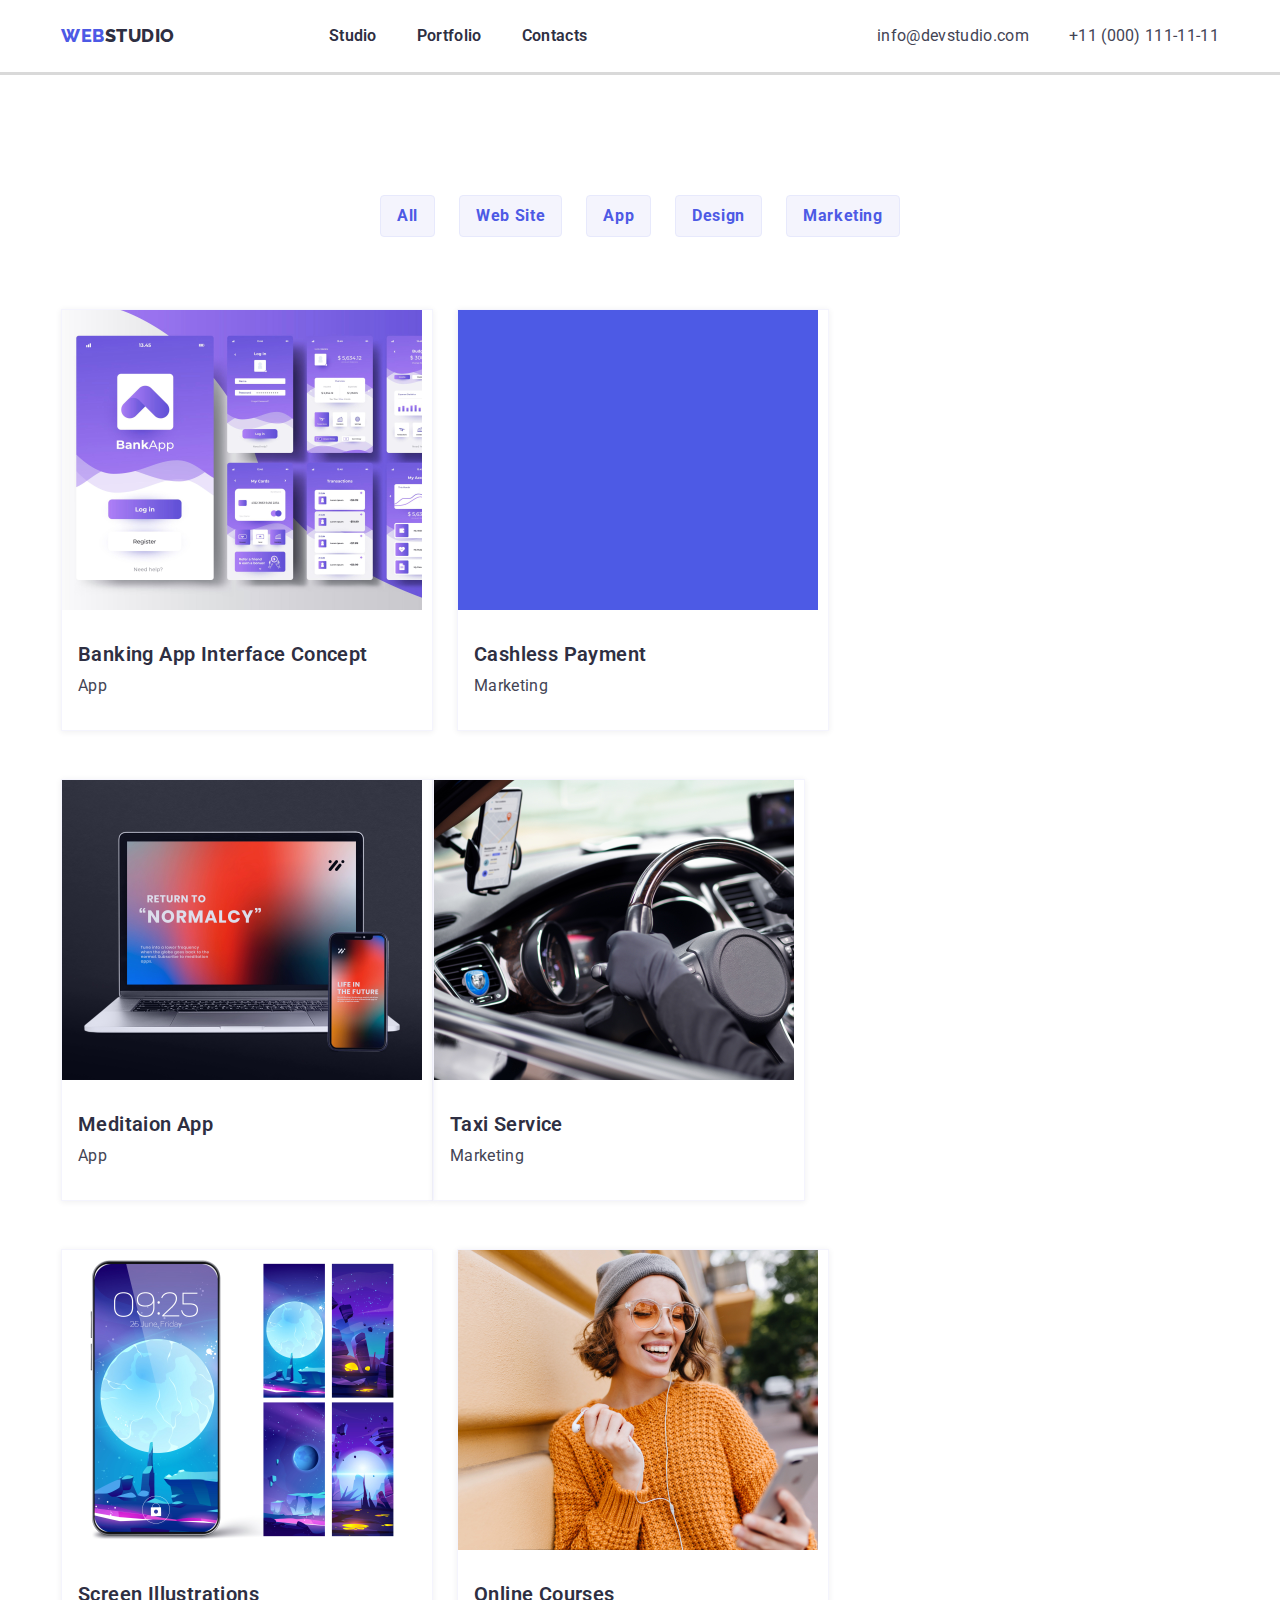
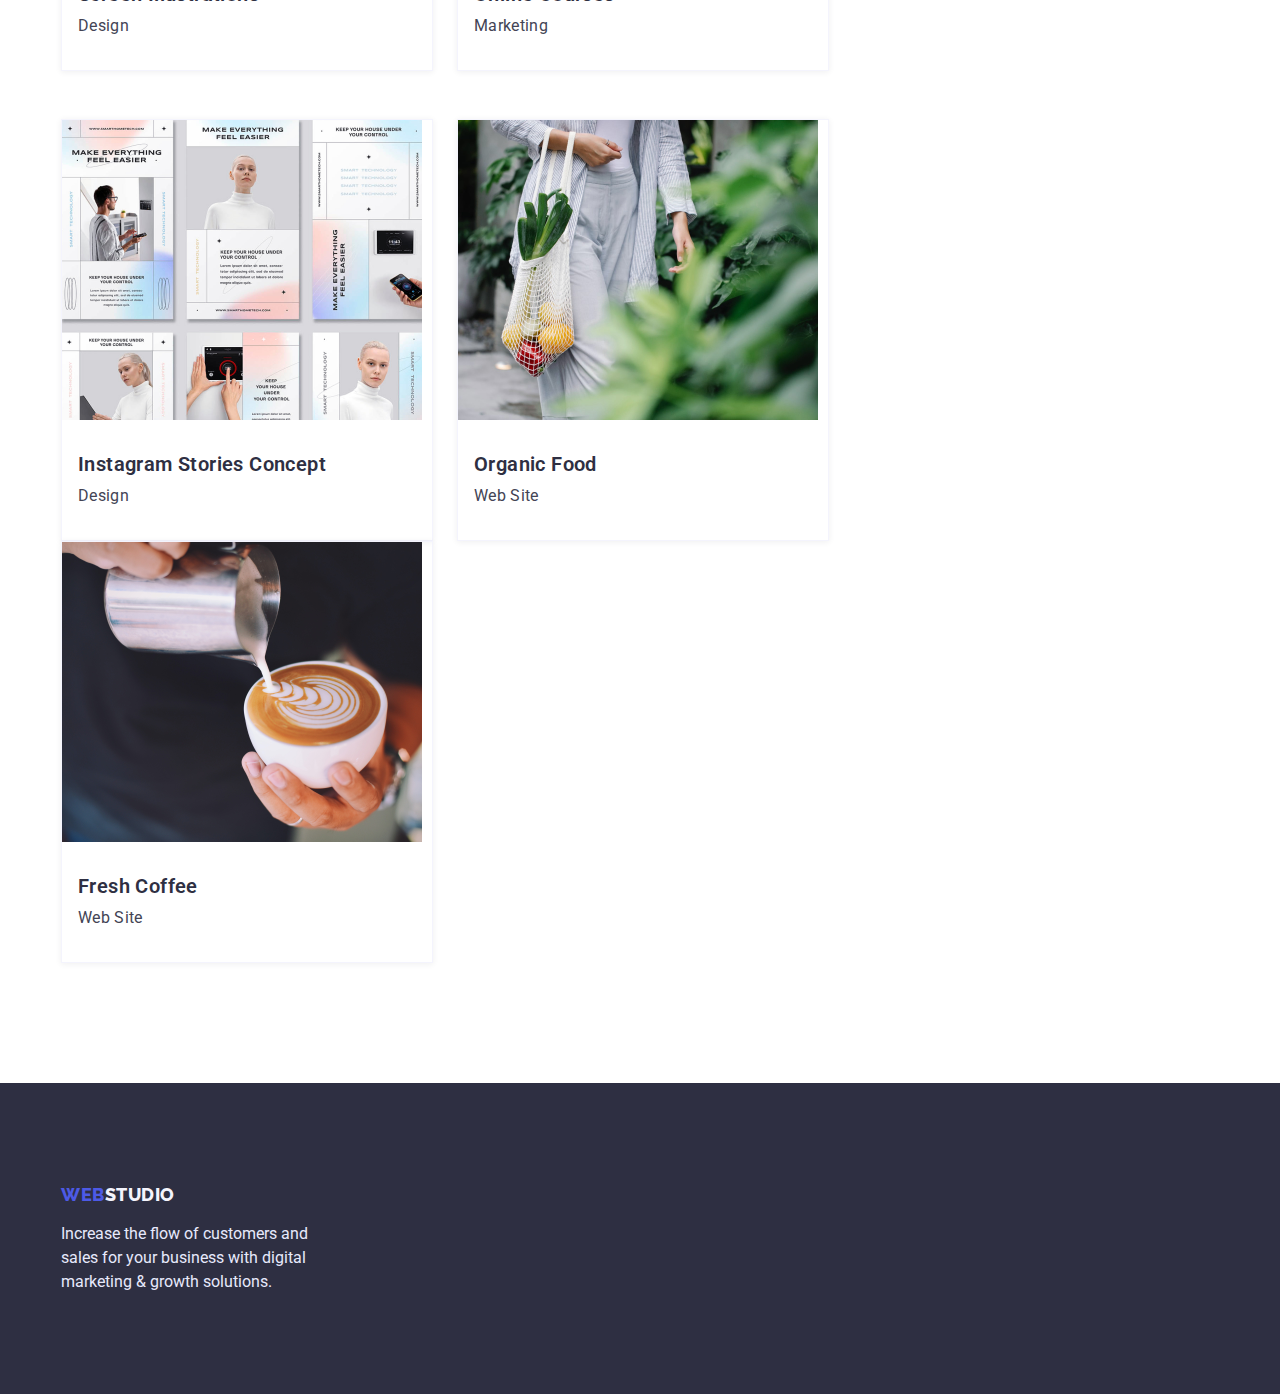
==== portfolio.html @ 8f1689ff "Create homework-4" ====
<!DOCTYPE html>
<html lang="en">
<head>
    <meta charset="UTF-8"/>
    <meta http-equiv="X-UA-Compatible" content="IE=edge"/>
    <meta name="viewport" content="width=, initial-scale=1.0"/>
    <title>Portfolio</title>

    <link 
    rel="stylesheet" 
    href="https://cdnjs.cloudflare.com/ajax/libs/modern-normalize/1.1.0/modern-normalize.min.css" 
    integrity="sha512-wpPYUAdjBVSE4KJnH1VR1HeZfpl1ub8YT/NKx4PuQ5NmX2tKuGu6U/JRp5y+Y8XG2tV+wKQpNHVUX03MfMFn9Q==" 
    crossorigin="anonymous" 
    referrerpolicy="no-referrer" 
    />
    
    <link rel="preconnect" href="https://fonts.googleapis.com"/>
    <link rel="preconnect" href="https://fonts.gstatic.com" crossorigin/>
    <link href="https://fonts.googleapis.com/css2?family=Raleway:wght@800&family=Roboto:wght@400;500;700;900&display=swap" rel="stylesheet"/>

    <link rel="stylesheet" href="./css/styles.css"/>
</head>

<body>
    <!-- HEADER -->
    <header class="header">
        <div class="container header-container">
            <nav class="logo-nav flex">
                <a href="./index.html" class="logo"> 
                    <span class="logo-web">WEB</span>STUDIO
                </a>

                <ul class="header-list list">
                    <li class="header-item"><a class="header-link" href="./index.html">Studio</a></li>
                    <li class="header-item"><a class="header-link" href="./portfolio.html">Portfolio</a></li>
                    <li class="header-item"><a class="header-link" href="#">Contacts</a></li>
                </ul>
            </nav>
            <div class="header-contacts">
                <ul class="header-list-contacts list">
                    <li class="header-item">
                        <a class="header-email link-email" href="mailto:info@devstudio.com">info@devstudio.com</a>
                    </li>
                    <li class="header-item">
                        <a class="header-phone link-phone" href="tel:+11(000)111-11-11">+11 (000) 111-11-11</a>
                    </li>
                </ul>
            </div>
    </header>
    <main>
        <section class="section portfolio-hero">
            <!-- PORTFOLIO-HERO -->
            <div class="container">
                <h1 class="visually-hidden">Portfolio</h1>
                <ul class="filter list">
                    <li class="portfolio-buttons"><button type="button" class="btn">All</button></li>
                    <li class="portfolio-buttons"><button type="button" class="btn">Web Site</button></li>
                    <li class="portfolio-buttons"><button type="button" class="btn">App</button></li>
                    <li class="portfolio-buttons"><button type="button" class="btn">Design</button></li>
                    <li class="portfolio-buttons"><button type="button" class="btn">Marketing</button></li>
                </ul>
            <!-- BENEFITS -->
                <ul class="benefits-list list">
                    <li class="benefits-list-item">
                        <img width="360" height="300" src="./images/photo-8.jpg" alt="Banking App">
                        <div class="info">
                            <h3 class="benefits-title">Banking App Interface Concept</h3>
                            <p class="benefits-text">App</p>
                        </div>
                    </li>
                    <li class="benefits-list-item">
                        <p class="benefits-list-background"><a class="benefits-item-text" href="14 Stylish and User-Friendly App Design Concepts · Task Manager App · Calorie Tracker App · Exotic Fruit Ecommerce App · Cloud Storage App"></a></p>
                        <div class="info">
                        <h3 class="benefits-title">Cashless Payment</h3>
                        <p class="benefits-text">Marketing</p>
                        </div>
                    </li>
                    <li class="benefits-list-item">
                        <img width="360" height="300" src="./images/photo-9.jpg" alt="Maditation App">
                        <div class="info">
                            <h3 class="benefits-title">Meditaion App</h3>
                            <p class="benefits-text">App</p>
                        </div>
                    </li>
                    <li class="benefits-list-item">
                        <img width="360" height="300" src="./images/photo-10.jpg" alt="Taxi Service">
                        <div class="info">
                            <h3 class="benefits-title">Taxi Service</h3>
                            <p class="benefits-text">Marketing</p>
                        </div>
                    </li>
                    <li class="benefits-list-item">
                        <img width="360" height="300" src="./images/photo-11.jpg" alt="Screen Illustrations">
                        <div class="info">
                            <h3 class="benefits-title">Screen Illustrations</h3>
                            <p class="benefits-text">Design</p>
                        </div>
                    </li>
                    <li class="benefits-list-item">
                        <img width="360" height="300" src="./images/photo-12.jpg" alt="Online Courses">
                        <div class="info">
                            <h3 class="benefits-title">Online Courses</h3>
                            <p class="benefits-text">Marketing</p>
                        </div>
                    </li>
                    <li class="benefits-list-item">
                        <img width="360" height="300" src="./images/photo-13.jpg" alt="Instagram Stories Concept">
                        <div class="info">
                            <h3 class="benefits-title">Instagram Stories Concept</h3>
                            <p class="benefits-text">Design</p>
                        </div>
                    </li>
                    <li class="benefits-list-item">
                        <img width="360" height="300" src="./images/photo-14.jpg" alt="Organic Food">
                        <div class="info">
                            <h3 class="benefits-title">Organic Food</h3>
                            <p class="benefits-text">Web Site</p>
                        </div>
                    </li>
                    <li class="benefits-list-item">
                        <img width="360" height="300" src="./images/photo-15.jpg" alt="Maditation App">
                        <div class="info">
                            <h3 class="benefits-title">Fresh Coffee</h3>
                            <p class="benefits-text">Web Site</p>
                        </div>
                    </li>
                </ul>
            </div>
        </section>
    </main>
    <!-- FOOTER -->
    <footer class="footer">
        <div class="container">
            <a class="logo" href="./index.html"> <span class="logo-web">WEB</span>STUDIO</a>
            <p class="footer-text">Increase the flow of customers and sales for your business with digital marketing & growth solutions.</p>
        </div>
    </footer>

</body>
</html>
---- css/styles.css ----
:root {
    --primary-text-color: #434455;
    --title-text-color: #2E2F42;
    --logo-color: #4D5AE5;
    --primary-bg-color: #FFFFFF;
}

h1,
h2,
h3,
h4,
h5,
h6,
p,
ul {
    padding: 0;
    margin: 0;
}

.section{
    padding-top: 120px;
    padding-bottom: 120px;
}

body {
    font-family: "Roboto", sans-serif;
    margin: 0;
    background-color: var(--primary-bg-color);
}

html {
    box-sizing: border-box;
}

img {
    display: block;
}

::before,
::after {
    box-sizing: border-box;
}

.container {
    max-width: 1158px;
    margin: 0 auto;
    padding-left: 15px;
    padding-right: 15px;
}

ul {
    list-style: none;
    padding-left: 0;
    margin: 0;
}

/* .list {
    list-style: none;
    margin: 0;
    padding: 0;
} */

.flex {
    display: flex;
}

/* .link {
    font-family: inherit;
} */

/* ____HEADER____ */

.header {
    padding-top: 24px;
    padding-bottom: 24px;
    /* box-shadow: 0px 2px 1px rgba(46, 47, 66, 0.08), 0px 1px 1px rgba(46, 47, 66, 0.16), 0px 1px 6px rgba(46, 47, 66, 0.08); */
    border-bottom: 3px solid #D9D9D9;
}

.header-list {
    display: flex;
    margin-left: 77px;
    gap: 40px;
}

.logo-nav {
    display: flex;
    align-items: center;
}

.logo {
    font-family: 'Raleway';
    font-weight: 800;
    font-size: 18px;
    line-height: 1.33;
    letter-spacing: 0.03em;
    text-transform: uppercase;
    text-decoration: none;
    color: var(--title-text-color);
    margin-right: 77px;
}

.logo-web {
    font-family: 'Raleway';
    font-weight: 800;
    font-size: 18px;
    line-height: 1.3;
    letter-spacing: 0.03em;
    color: var(--logo-color);
}

/* .header-list .header-item:not(:last-child) {
    margin-right: 40px;
} */

.header .container {
    display: flex;
    align-items: center;
    justify-content: space-between;
}

.header-link {
    display: block;
    font-weight: 600;
    font-size: 16px;
    line-height: 1.5;
    letter-spacing: 0.02em;
    text-decoration: none;
    color: var(--title-text-color);
}

.header-link:hover,
.header-link:focus {
    color: var(--logo-color);
}

.header-link:active {
    color: var(--primary-text-color);
}

.header-list-contacts .header-item + .header-item {
    margin-left: 40px;
}

/* Header List Contacts */



.header-list-contacts {
    display: flex;
    margin-left: auto;
}

.header-email.link-email,
.header-phone.link-phone {
    font-size: 16px;
    line-height: 1.5;
    letter-spacing: 0.02em;
    text-decoration: none;
    color: var(--primary-text-color);
    
}
.header-email:hover,
.header-email:focus,
.header-phone:hover,
.header-phone:focus {
    color: var(--logo-color);
}

 /* .header-list-contacts .header-item {
    margin-left: 40px;
} */

/* ___HERO SECTION___ */

h1 {
    font-weight: 600;
    font-size: 56px;
    line-height: 1.2;
    letter-spacing: 0.02em;
    color: var(--primary-bg-color);
    background-color: var(--title-text-color);
}

.hero {
    padding-top: 192px;
    padding-bottom: 192px;
    background-color: var(--title-text-color);
    text-align: center;
}

.hero-title {
    margin: 0;
    margin-bottom: 48px;
    padding: 0;
    font-size: 56px;
    font-weight: 500;
    color: var(--primary-bg-color);
    line-height: 1.07;
}

.hero-container {
}


.hero-button {
    background-color: var(--logo-color);
    color: var(--primary-bg-color);
    border: none;
    font-weight: 700;
    font-size: 16px;
    line-height: 1.18;
    letter-spacing: 0.03em;
    border-radius: 4%;
    display: block;
    min-width: 170px;
    margin: 0 auto;
    padding: 16px 32px;
    border: 1px solid transparent;
    box-shadow: 0px 4px 4px rgba(0, 0, 0, 0.15);
}

.hero-button:hover,
.hero-button:focus {
    background-color: var(--logo-color);
    color: var(--primary-bg-color);
}

.hero-button:active {
    background-color: #404BBF;
    color: var(--primary-bg-color);
}

/* <!-- FEATURES --> */

.features {
    padding-bottom: 0;
}

.features-list {
}

.features .features-list-item {
    width: 264px;
}

.features .features-list-item:not(:last-child) {
    margin-right: 24px;
}

.features .features-title {
    margin-bottom: 8px;
}

.features-title {
    font-weight: 600;
    font-size: 20px;
    line-height: 1.2;
    letter-spacing: 0.02em;
    color: var(--title-text-color);
}

.features-text {
    font-weight: 400;
    font-size: 16px;
    line-height: 1.5;
    letter-spacing: 0.02em;
    color: var(--primary-text-color);
}

/* <!-- SERVICE --> */

.section .service {
}

.service-title {
    font-weight: 600;
    font-size: 36px;
    line-height: 1.1;
    letter-spacing: 0.02em;
    text-transform: capitalize;
    color: var(--title-text-color);
    margin-bottom: 72px;
    text-align: center;
}

.service .service-img {
    border: 1px solid #E7E9FC;
}

.service .service-img + .service-img {
    margin-left: 24px;
}

.service-list {
}

.service-img {
}

/* <!-- ASIDE --> */

.aside {
    background-color: #F4F4FD;
}

.aside-title {
    font-weight: 600;
    font-size: 36px;
    line-height: 1.1;
    letter-spacing: 0.02em;
    text-transform: capitalize;
    text-align: center;
    margin-bottom: 72px;
    color: var(--title-text-color);
}

.aside .aside-item {
    background-color: var(--primary-bg-color);
    box-shadow: 0px 1px 6px rgba(46, 47, 66, 0.08), 0px 1px 1px rgba(46, 47, 66, 0.16), 0px 2px 1px rgba(46, 47, 66, 0.08);
    border-radius: 0px 0px 4px 4px;
}

.aside .aside-item {
    margin-left: 24px;
}

.aside-list {
}

.card-name {
    padding-top: 32px;
    padding-bottom: 32px;
    text-align: center;
}

.aside-card-name {
    font-weight: 600;
    font-size: 20px;
    line-height: 1.2;
    letter-spacing: 0.02em;
    color: var(--title-text-color);
}

.aside-card-positions {
    font-size: 16px;
    line-height: 1.5;
    letter-spacing: 0.02em;
    color: var(--primary-text-color);
}

.card-name .aside-card-name {
    margin-bottom: 8px;

}

/* ______ FOOTER ________  */

.footer {
    padding-top: 100px;
    padding-bottom: 100px;
    background-color: var(--title-text-color);
}

.container {
}

.footer .logo {
    display: block;
    color: #F4F4FD;
    line-height: 1.17;
    margin-bottom: 16px;
}

.footer-text {
    color: #E7E9FC;
    line-height: 1.5;
    max-width: 264px;
}

/* PORTFOLIO.HTML */

/* __Portfolio__ */

.section .portfolio-hero {
    padding-top: 96px;
}

.visually-hidden {
    position: absolute;
    white-space: nowrap;
    width: 1px;
    height: 1px;
    overflow: hidden;
    border: 0;
    padding: 0;
    clip: rect(0 0 0 0);
    clip-path: inset(50%);
    margin: -1px;
}

.filter {
    display: flex;
    justify-content: center;
    margin-bottom: 72px;
}

.filter .portfolio-buttons + .portfolio-buttons{
    margin-left: 24px;
}

.btn {
    font-family: inherit;
    font-style: inherit;
    font-weight: 700;
    font-size: 16px;
    line-height: 1.5;
    border: 1px solid #E7E9FC;
    border-radius: 4px;
    display: flex;
    align-items: center;
    justify-content: center;
    letter-spacing: 0.04em;
    background: #F4F4FD;
    cursor: pointer;
    padding: 8px 16px;
    color: var(--logo-color);    
    margin: 0;

}

.btn:hover,
.btn:focus{
      color: var(--primary-bg-color);
      background-color: var(--logo-color);
      border: 1px solid transparent; 
}

.btn:active{
    background-color: #404bbf;
}

/* ___Benefits___ */


.benefits-list {
    display: flex;
    flex-wrap: wrap;
}

.benefits-list-item {
    width: calc( (100% - 48px) / 3);
    margin-bottom: 48px;
    border: 0.5px solid #F4F4FD;
    box-shadow: 0px 1px 6px rgba(46, 47, 66, 0.08);
}

.benefits-list-item:not(:nth-child(3n)) {
    margin-right: 24px;
}

.benefits-list-item:nth-last-child(-n+3) {
    margin-bottom: 0;
}
.info {
    padding-top: 32px;
    padding-bottom: 32px;
    padding-left: 16px;
    padding-right: 16px;
}

.info .benefits-title {
    margin-bottom: 8px;
}

.benefits-list-background {
    width: 360px;
    height: 300px;
    background: var(--logo-color);
    background-blend-mode: soft-light;
    mix-blend-mode: normal;
}

.benefits-item-text {
    font-size: 16px;
    line-height: 1.5;
    letter-spacing: 0.02em;
    color: #F4F4FD;
}

.benefits-title {
    font-weight: 600;
    font-size: 20px;
    line-height: 1.2;
    letter-spacing: 0.02em;
    color: var(--title-text-color);
}

.benefits-text {
    font-size: 16px;
    line-height: 1.5;
    letter-spacing: 0.02em;
    color: var(--primary-text-color);
}
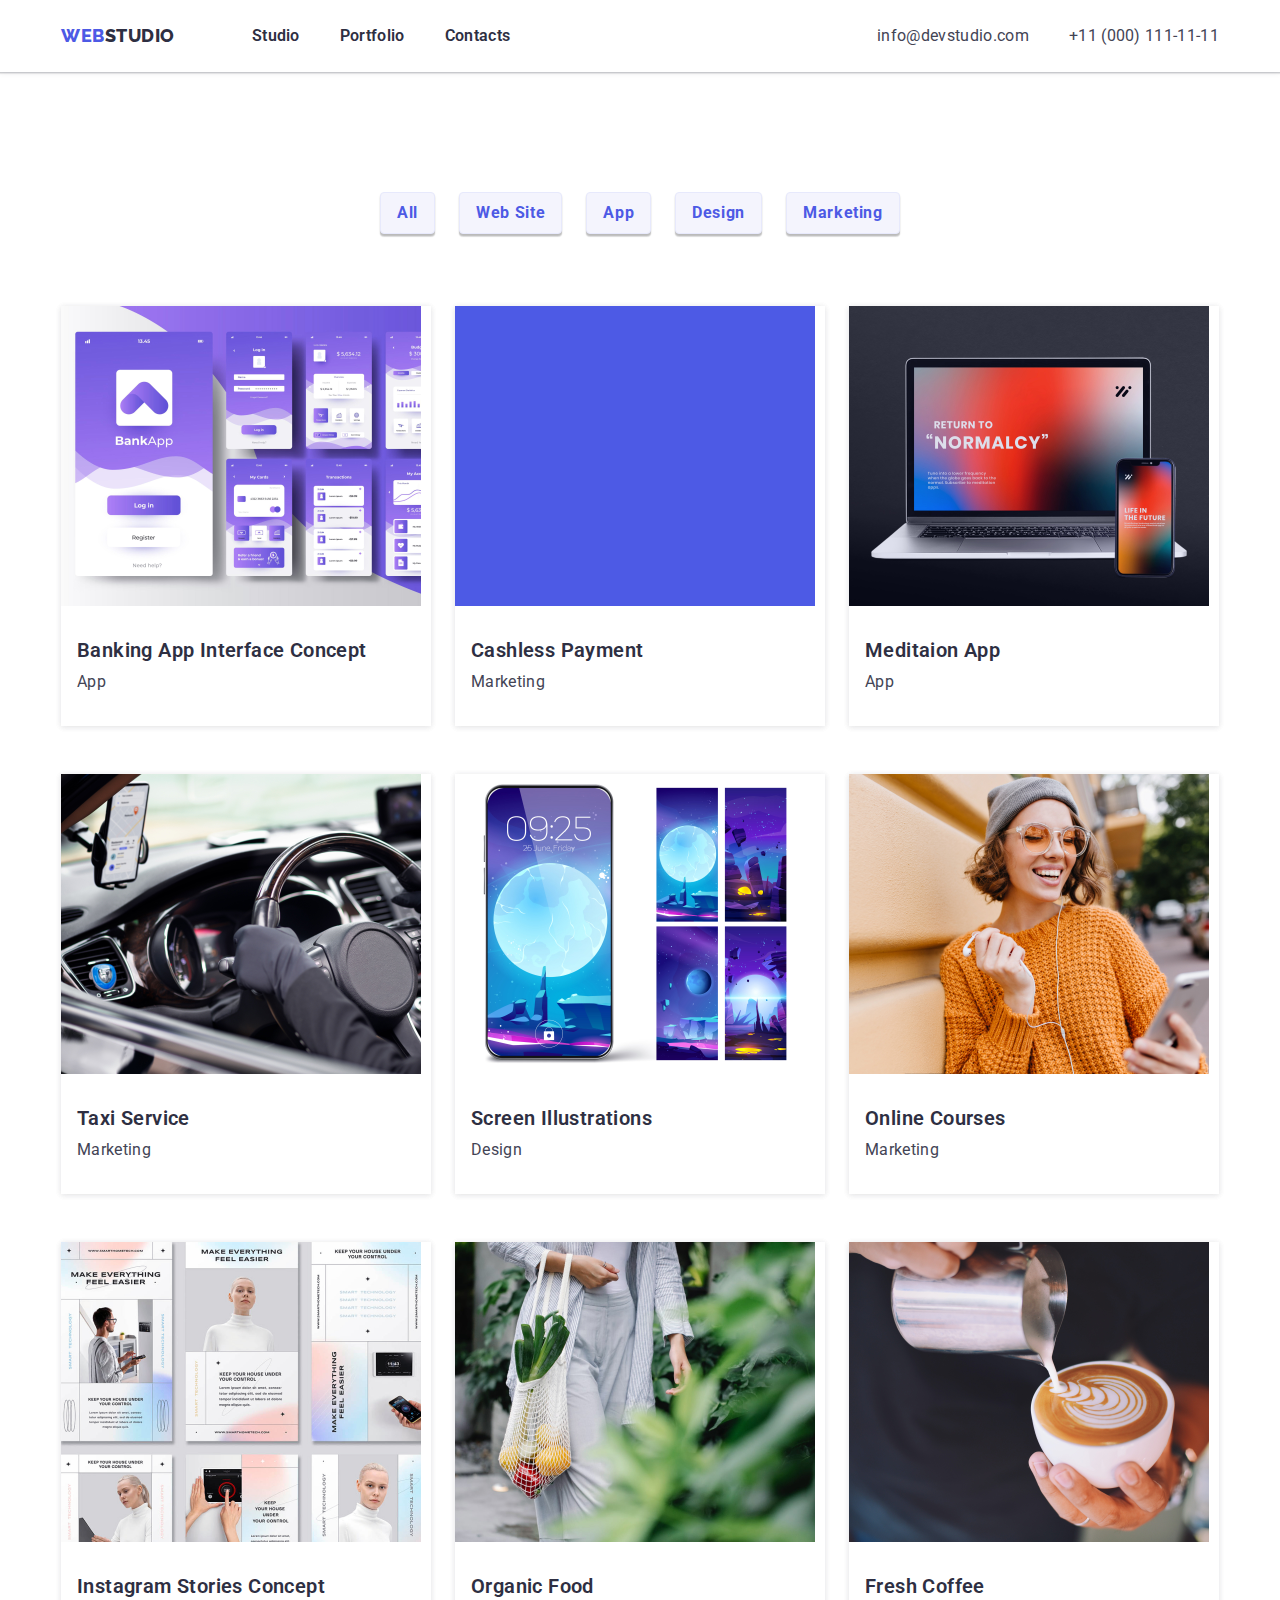
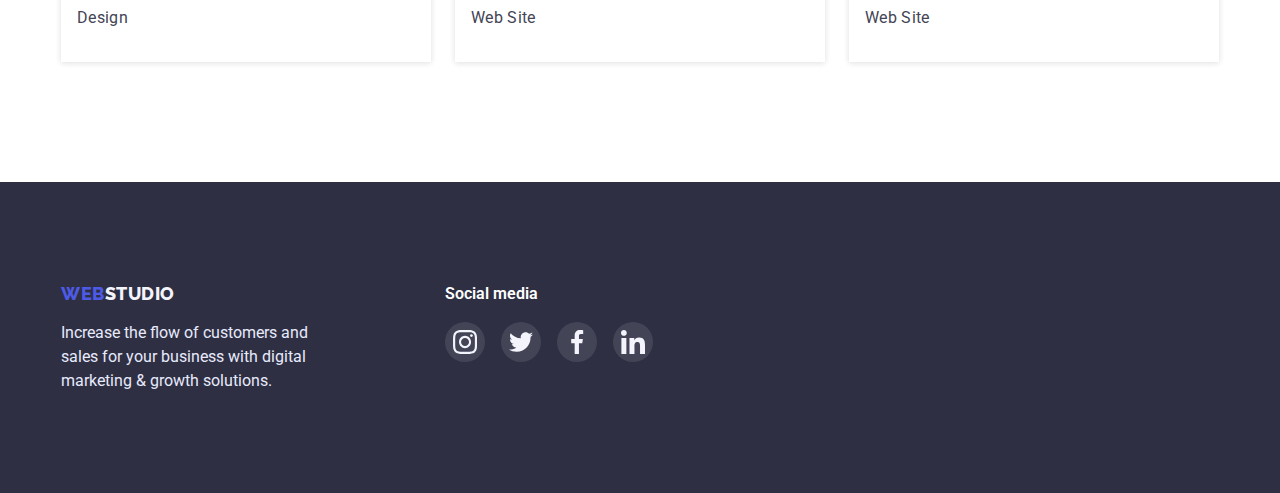
==== commit f82dc652: "Update html files & css. Add svg" ====
--- a/portfolio.html
+++ b/portfolio.html
@@ -62,67 +62,85 @@
             <!-- BENEFITS -->
                 <ul class="benefits-list list">
                     <li class="benefits-list-item">
+                        <a class="benefits-link link" href="">
                         <img width="360" height="300" src="./images/photo-8.jpg" alt="Banking App">
                         <div class="info">
                             <h3 class="benefits-title">Banking App Interface Concept</h3>
                             <p class="benefits-text">App</p>
                         </div>
+                        </a>
                     </li>
                     <li class="benefits-list-item">
-                        <p class="benefits-list-background"><a class="benefits-item-text" href="14 Stylish and User-Friendly App Design Concepts · Task Manager App · Calorie Tracker App · Exotic Fruit Ecommerce App · Cloud Storage App"></a></p>
+                        <a class="benefits-link link" href="">
+                        <p class="benefits-list-background"></p>
                         <div class="info">
-                        <h3 class="benefits-title">Cashless Payment</h3>
-                        <p class="benefits-text">Marketing</p>
+                            <h3 class="benefits-title">Cashless Payment</h3>
+                            <p class="benefits-text">Marketing</p>
                         </div>
+                        </a>
                     </li>
                     <li class="benefits-list-item">
+                        <a class="benefits-link link" href="">
                         <img width="360" height="300" src="./images/photo-9.jpg" alt="Maditation App">
                         <div class="info">
                             <h3 class="benefits-title">Meditaion App</h3>
                             <p class="benefits-text">App</p>
                         </div>
+                        </a>
                     </li>
                     <li class="benefits-list-item">
+                        <a class="benefits-link link" href="">
                         <img width="360" height="300" src="./images/photo-10.jpg" alt="Taxi Service">
                         <div class="info">
                             <h3 class="benefits-title">Taxi Service</h3>
                             <p class="benefits-text">Marketing</p>
                         </div>
+                        </a>
                     </li>
                     <li class="benefits-list-item">
+                        <a class="benefits-link link" href="">
                         <img width="360" height="300" src="./images/photo-11.jpg" alt="Screen Illustrations">
                         <div class="info">
                             <h3 class="benefits-title">Screen Illustrations</h3>
                             <p class="benefits-text">Design</p>
                         </div>
+                        </a>
                     </li>
                     <li class="benefits-list-item">
+                        <a class="benefits-link link" href="">
                         <img width="360" height="300" src="./images/photo-12.jpg" alt="Online Courses">
                         <div class="info">
                             <h3 class="benefits-title">Online Courses</h3>
                             <p class="benefits-text">Marketing</p>
                         </div>
+                        </a>
                     </li>
                     <li class="benefits-list-item">
+                        <a class="benefits-link link" href="">
                         <img width="360" height="300" src="./images/photo-13.jpg" alt="Instagram Stories Concept">
                         <div class="info">
                             <h3 class="benefits-title">Instagram Stories Concept</h3>
                             <p class="benefits-text">Design</p>
                         </div>
+                        </a>
                     </li>
                     <li class="benefits-list-item">
+                        <a class="benefits-link link" href="">
                         <img width="360" height="300" src="./images/photo-14.jpg" alt="Organic Food">
                         <div class="info">
                             <h3 class="benefits-title">Organic Food</h3>
                             <p class="benefits-text">Web Site</p>
                         </div>
+                        </a>
                     </li>
                     <li class="benefits-list-item">
+                        <a class="benefits-link link" href="">
                         <img width="360" height="300" src="./images/photo-15.jpg" alt="Maditation App">
                         <div class="info">
                             <h3 class="benefits-title">Fresh Coffee</h3>
                             <p class="benefits-text">Web Site</p>
                         </div>
+                        </a>
                     </li>
                 </ul>
             </div>
@@ -130,9 +148,44 @@
     </main>
     <!-- FOOTER -->
     <footer class="footer">
-        <div class="container">
-            <a class="logo" href="./index.html"> <span class="logo-web">WEB</span>STUDIO</a>
-            <p class="footer-text">Increase the flow of customers and sales for your business with digital marketing & growth solutions.</p>
+        <div class="container footer-logo">
+            <div>
+                <a class="logo" href="./index.html"> <span class="logo-web">WEB</span>STUDIO</a>
+                <p class="footer-text">Increase the flow of customers and sales for your business with digital marketing & growth solutions.</p>
+            </div>    
+            <div class="footer-soc-media">
+                <p class="footer-soc-position">Social media</p>
+                <ul class="footer-item">
+                    <li class="footer-link">
+                        <a class="footer-soc-link" href="#">
+                            <svg class="footer-soc-list instagram">
+                                <use href="./images/soc-icons.svg#icon-instagram"></use>
+                            </svg>
+                        </a>
+                    </li>
+                    <li class="footer-link">
+                        <a class="footer-soc-link" href="#">
+                            <svg class="footer-soc-list twitter">
+                                <use href="./images/soc-icons.svg#icon-twitter"></use>
+                            </svg>
+                        </a>
+                    </li>
+                    <li class="footer-link">
+                        <a class="footer-soc-link" href="#">
+                            <svg class="footer-soc-list facebook">
+                                <use href="./images/soc-icons.svg#icon-facebook"></use>
+                            </svg>
+                        </a>
+                    </li>
+                    <li class="footer-link">
+                        <a class="footer-soc-link" href="#">
+                            <svg class="footer-soc-list linkedin">
+                                <use href="./images/soc-icons.svg#icon-linkedin"></use>
+                            </svg>
+                        </a>
+                    </li>
+                </ul>
+            </div>
         </div>
     </footer>
 
--- a/css/styles.css
+++ b/css/styles.css
@@ -3,6 +3,9 @@
     --title-text-color: #2E2F42;
     --logo-color: #4D5AE5;
     --primary-bg-color: #FFFFFF;
+    --light-bg-color: #F4F4FD;
+    --accent-color: #E7E9FC;
+    --subtle-text-color: #8E8F99;
 }
 
 h1,
@@ -64,22 +67,20 @@
     display: flex;
 }
 
-/* .link {
-    font-family: inherit;
-} */
+.link {
+    text-decoration: none;
+}
 
 /* ____HEADER____ */
 
 .header {
     padding-top: 24px;
     padding-bottom: 24px;
-    /* box-shadow: 0px 2px 1px rgba(46, 47, 66, 0.08), 0px 1px 1px rgba(46, 47, 66, 0.16), 0px 1px 6px rgba(46, 47, 66, 0.08); */
-    border-bottom: 3px solid #D9D9D9;
+    box-shadow: 0px 2px 1px rgba(46, 47, 66, 0.08), 0px 1px 1px rgba(46, 47, 66, 0.16), 0px 1px 6px rgba(46, 47, 66, 0.08);
 }
 
 .header-list {
     display: flex;
-    margin-left: 77px;
     gap: 40px;
 }
 
@@ -131,11 +132,11 @@
 
 .header-link:hover,
 .header-link:focus {
+    color: var(--primary-text-color);
+}
+
+.header-link:active {
     color: var(--logo-color);
-}
-
-.header-link:active {
-    color: var(--primary-text-color);
 }
 
 .header-list-contacts .header-item + .header-item {
@@ -160,6 +161,7 @@
     color: var(--primary-text-color);
     
 }
+
 .header-email:hover,
 .header-email:focus,
 .header-phone:hover,
@@ -179,14 +181,19 @@
     line-height: 1.2;
     letter-spacing: 0.02em;
     color: var(--primary-bg-color);
-    background-color: var(--title-text-color);
+    /* background-color: var(--title-text-color); */
 }
 
 .hero {
+    max-width: 1440px;
+    background: var(--title-text-color);
+    background-image: linear-gradient(rgba(46, 47, 66, 0.7), rgba(46, 47, 66, 0.7)), 
+        url(../images/hero-img.jpg);
+    background-size: cover;
+    text-align: center;
+    margin: 0 auto;
     padding-top: 192px;
     padding-bottom: 192px;
-    background-color: var(--title-text-color);
-    text-align: center;
 }
 
 .hero-title {
@@ -206,18 +213,17 @@
 .hero-button {
     background-color: var(--logo-color);
     color: var(--primary-bg-color);
-    border: none;
-    font-weight: 700;
+    font-weight: 600;
     font-size: 16px;
     line-height: 1.18;
-    letter-spacing: 0.03em;
-    border-radius: 4%;
+    letter-spacing: 0.04em;
     display: block;
-    min-width: 170px;
+    cursor: pointer;
     margin: 0 auto;
     padding: 16px 32px;
     border: 1px solid transparent;
     box-shadow: 0px 4px 4px rgba(0, 0, 0, 0.15);
+    border-radius: 4px;
 }
 
 .hero-button:hover,
@@ -268,6 +274,22 @@
     color: var(--primary-text-color);
 }
 
+.features-icon-item {
+    width: 264px;
+    height: 112px;
+    background-color: var(--light-bg-color);
+    margin-bottom: 8px;
+    border-radius: 4px;
+    display: flex;
+    align-items: center;
+    justify-content: center;
+}
+
+.features-icon {
+    width: 64px;
+    height: 64px;
+}
+
 /* <!-- SERVICE --> */
 
 .section .service {
@@ -285,7 +307,7 @@
 }
 
 .service .service-img {
-    border: 1px solid #E7E9FC;
+    border: 1px solid var(--accent-color);
 }
 
 .service .service-img + .service-img {
@@ -301,7 +323,7 @@
 /* <!-- ASIDE --> */
 
 .aside {
-    background-color: #F4F4FD;
+    background-color: var(--light-bg-color);
 }
 
 .aside-title {
@@ -319,18 +341,19 @@
     background-color: var(--primary-bg-color);
     box-shadow: 0px 1px 6px rgba(46, 47, 66, 0.08), 0px 1px 1px rgba(46, 47, 66, 0.16), 0px 2px 1px rgba(46, 47, 66, 0.08);
     border-radius: 0px 0px 4px 4px;
-}
-
-.aside .aside-item {
     margin-left: 24px;
 }
 
+.aside .aside-item:last-child {
+    margin-right: 0;
+}
+
 .aside-list {
 }
 
 .card-name {
-    padding-top: 32px;
-    padding-bottom: 32px;
+    padding: 32px 16px;
+    display: block;
     text-align: center;
 }
 
@@ -351,7 +374,107 @@
 
 .card-name .aside-card-name {
     margin-bottom: 8px;
-
+}
+
+.aside-soc-list {
+    display: flex;
+    align-items: center;
+    margin-top: 12px;
+}
+
+.aside-soc-item {
+    width: 40px;
+    height: 40px;
+    margin-right: 24px;
+}
+
+.aside-soc-item:last-child {
+    margin-right: 0;
+}
+
+.aside-soc-link {
+    width: 100%;
+    height: 100%;
+    display: flex;
+    align-items: center;
+    justify-content: center;
+    border-radius: 50%;
+    background-color: var(--logo-color);
+}
+
+.aside-soc-link:hover,
+.aside-soc-link:focus {
+    background: #404BBF;
+}
+
+.aside-icon {
+    width: 16px;
+    height: 16px;
+    fill: currentColor;
+}
+
+/* <---CUSTOMERS---> */
+
+.customers {
+    margin: 0;
+    padding-top: 120px;
+    padding-bottom: 120px;
+}
+
+.customers-title {
+    font-weight: 700;
+    font-size: 36px;
+    line-height: 42px;
+    text-align: center;
+    letter-spacing: 0.03em;
+    color: var(--title-text-color);
+    margin-bottom: 72px;
+}
+
+.customers-list {
+    display: flex;
+    margin: 0;
+    padding: 0;
+    justify-content: center;
+}
+
+.customers-item {
+    width: 168px;
+    height: 88px;
+    margin-right: 24px; 
+    border-radius: 4px;
+    border: 1px solid var(--subtle-text-color);
+}
+
+.customers-item:last-child {
+    margin-right: 0;
+}
+
+.customers-link {
+    width: 104px;
+    height: 56px;
+    display: block;
+}
+
+.customers-logo {
+    width: 100%;
+    height: 100%;
+    border-radius: 4px;
+    display: flex;
+    align-items: center;
+    justify-content: center;
+    color:  var(--subtle-text-color);
+    border:var(--subtle-text-color); 
+}
+
+.customers-logo:hover,
+.customers-logo:focus {
+    color: var(--logo-color);
+    border: 1px solid var(--logo-color);
+}
+
+.customers-link {
+    fill:currentColor;
 }
 
 /* ______ FOOTER ________  */
@@ -362,20 +485,76 @@
     background-color: var(--title-text-color);
 }
 
-.container {
-}
+.footer-logo {
+    display: flex;
+} 
 
 .footer .logo {
     display: block;
-    color: #F4F4FD;
+    color: var(--light-bg-color);
     line-height: 1.17;
     margin-bottom: 16px;
 }
 
 .footer-text {
-    color: #E7E9FC;
+    color: var(--accent-color);
     line-height: 1.5;
     max-width: 264px;
+    margin: 0;
+}
+
+.footer-soc-media {
+    margin-left: 120px;
+}
+
+.footer-soc-position {
+    font-weight: 600;
+    font-size: 16px;
+    line-height: 24px;
+    margin: 0;
+    margin-bottom: 16px;
+    color: var(--primary-bg-color);
+}
+
+.footer-item {
+    display: flex;
+    padding: 0;
+    margin: 0;
+}
+
+.footer-link {
+    width: 40px;
+    height: 40px;
+    margin: 0;
+    margin-right: 16px;
+}
+
+.footer-soc-link:hover{
+    background: #31D0AA;
+}
+
+.footer-soc-link:focus{
+    background: #31D0AA;
+}
+
+.footer-link:last-child {
+    margin: 0;
+}
+
+.footer-soc-link {
+    width: 100%;
+    height: 100%;
+    display: flex;
+    align-items: center;
+    justify-content: center;
+    border-radius: 50%;
+    background: rgba(255, 255, 255, 0.1); 
+}
+
+.footer-soc-list {
+    width: 24px;
+    height: 24px;
+    display: flex;
 }
 
 /* PORTFOLIO.HTML */
@@ -411,20 +590,18 @@
 
 .btn {
     font-family: inherit;
-    font-style: inherit;
     font-weight: 700;
     font-size: 16px;
     line-height: 1.5;
-    border: 1px solid #E7E9FC;
+    border: 1px solid var(--accent-color);
     border-radius: 4px;
     display: flex;
-    align-items: center;
-    justify-content: center;
     letter-spacing: 0.04em;
-    background: #F4F4FD;
+    background: var(--light-bg-color);
     cursor: pointer;
     padding: 8px 16px;
-    color: var(--logo-color);    
+    color: var(--logo-color);
+    box-shadow: 0px 3px 1px rgb(0 0 0 / 10%), 0px 2px 1px rgb(0 0 0 / 8%), 0px 2px 2px rgb(0 0 0 / 12%);    
     margin: 0;
 
 }
@@ -446,12 +623,14 @@
 .benefits-list {
     display: flex;
     flex-wrap: wrap;
+    padding: 0;
+    margin: 0;
 }
 
 .benefits-list-item {
     width: calc( (100% - 48px) / 3);
     margin-bottom: 48px;
-    border: 0.5px solid #F4F4FD;
+    /* border: 0.5px solid var(--light-bg-color); */
     box-shadow: 0px 1px 6px rgba(46, 47, 66, 0.08);
 }
 
@@ -462,11 +641,23 @@
 .benefits-list-item:nth-last-child(-n+3) {
     margin-bottom: 0;
 }
+
+.benefits-link {
+    display: block;
+    box-shadow: 0px 1px 6px rgba(46, 47, 66, 0.08);
+}
+
+.benefits-link:hover,
+.benefits-link:focus {
+    box-shadow: 0px 1px 6px rgba(46, 47, 66, 0.08), 0px 1px 1px rgba(46, 47, 66, 0.16), 0px 2px 1px rgba(46, 47, 66, 0.08); 
+}
+
 .info {
     padding-top: 32px;
     padding-bottom: 32px;
     padding-left: 16px;
     padding-right: 16px;
+    border-top: none;
 }
 
 .info .benefits-title {
@@ -481,12 +672,12 @@
     mix-blend-mode: normal;
 }
 
-.benefits-item-text {
-    font-size: 16px;
-    line-height: 1.5;
-    letter-spacing: 0.02em;
-    color: #F4F4FD;
-}
+/* .benefits-item-text {
+    font-size: 16px;
+    line-height: 1.5;
+    letter-spacing: 0.02em;
+    color: var(--light-bg-color);
+} */
 
 .benefits-title {
     font-weight: 600;
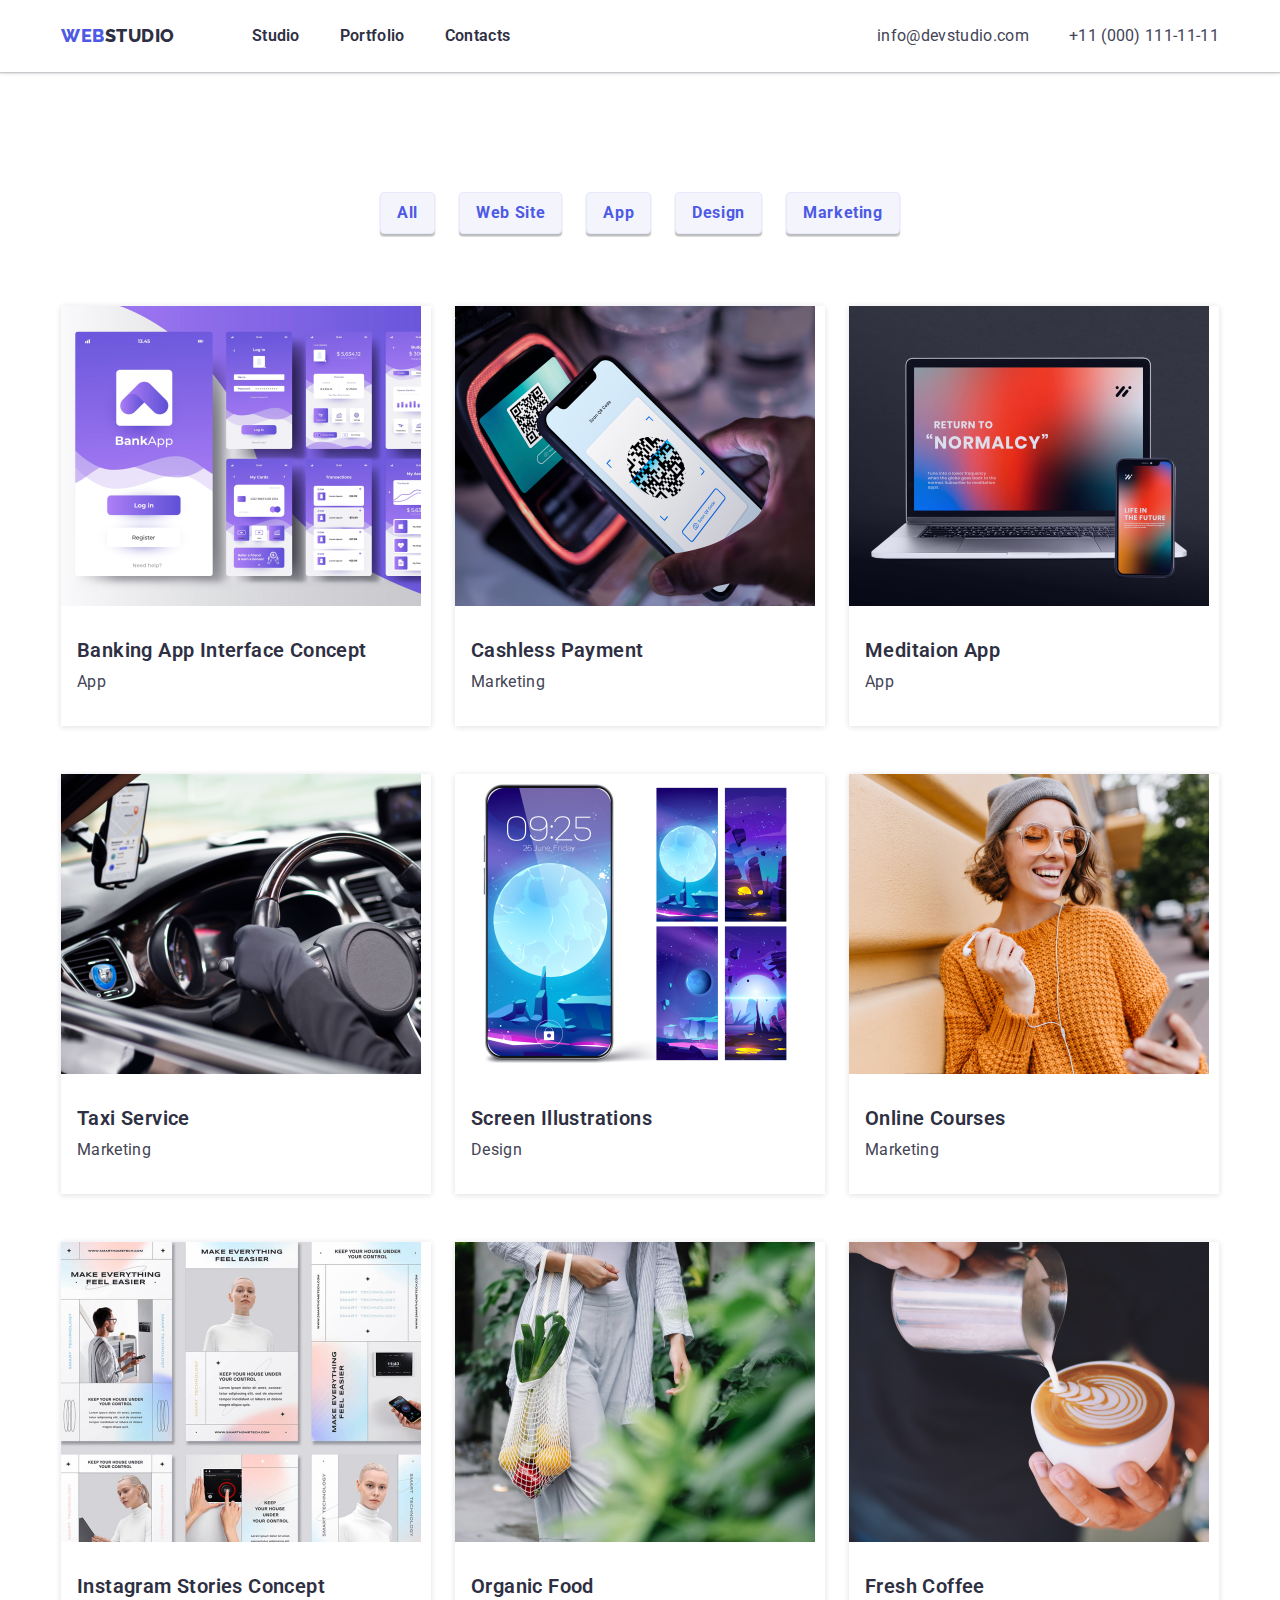
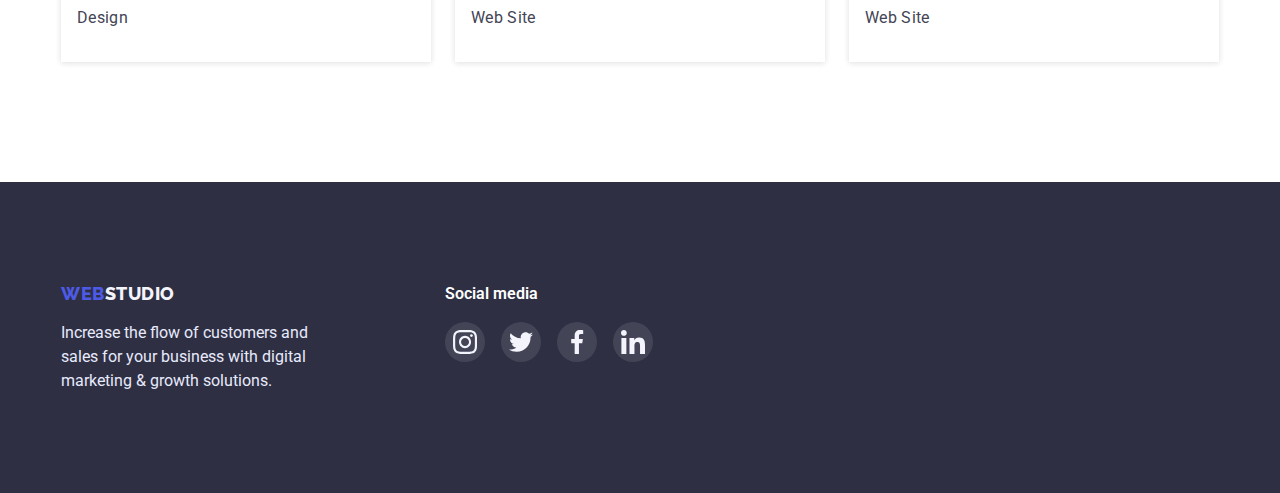
==== commit 0a847957: "Update portfolio.html & styles.css. Add image" ====
--- a/portfolio.html
+++ b/portfolio.html
@@ -72,7 +72,7 @@
                     </li>
                     <li class="benefits-list-item">
                         <a class="benefits-link link" href="">
-                        <p class="benefits-list-background"></p>
+                        <img width="360" height="300" src="./images/photo-16.jpg" alt="Banking App">
                         <div class="info">
                             <h3 class="benefits-title">Cashless Payment</h3>
                             <p class="benefits-text">Marketing</p>
--- a/css/styles.css
+++ b/css/styles.css
@@ -664,14 +664,6 @@
     margin-bottom: 8px;
 }
 
-.benefits-list-background {
-    width: 360px;
-    height: 300px;
-    background: var(--logo-color);
-    background-blend-mode: soft-light;
-    mix-blend-mode: normal;
-}
-
 /* .benefits-item-text {
     font-size: 16px;
     line-height: 1.5;
